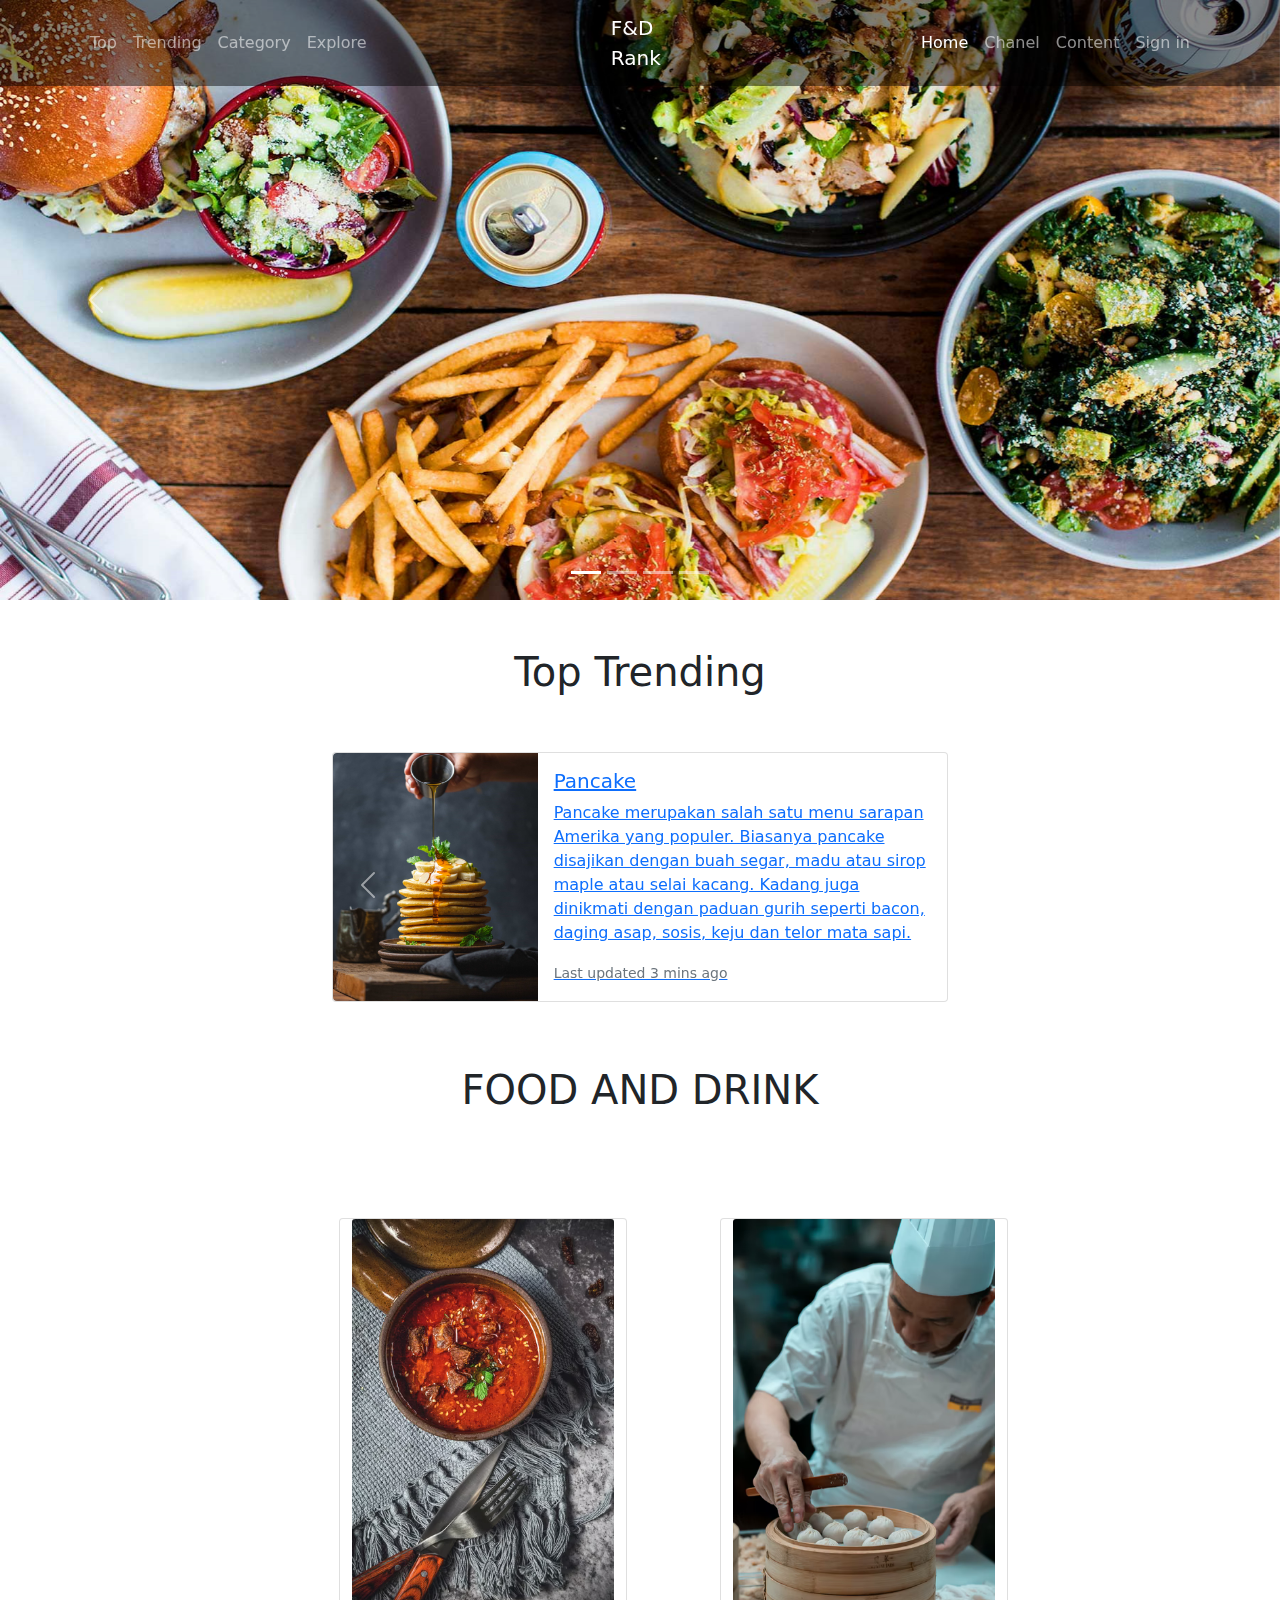
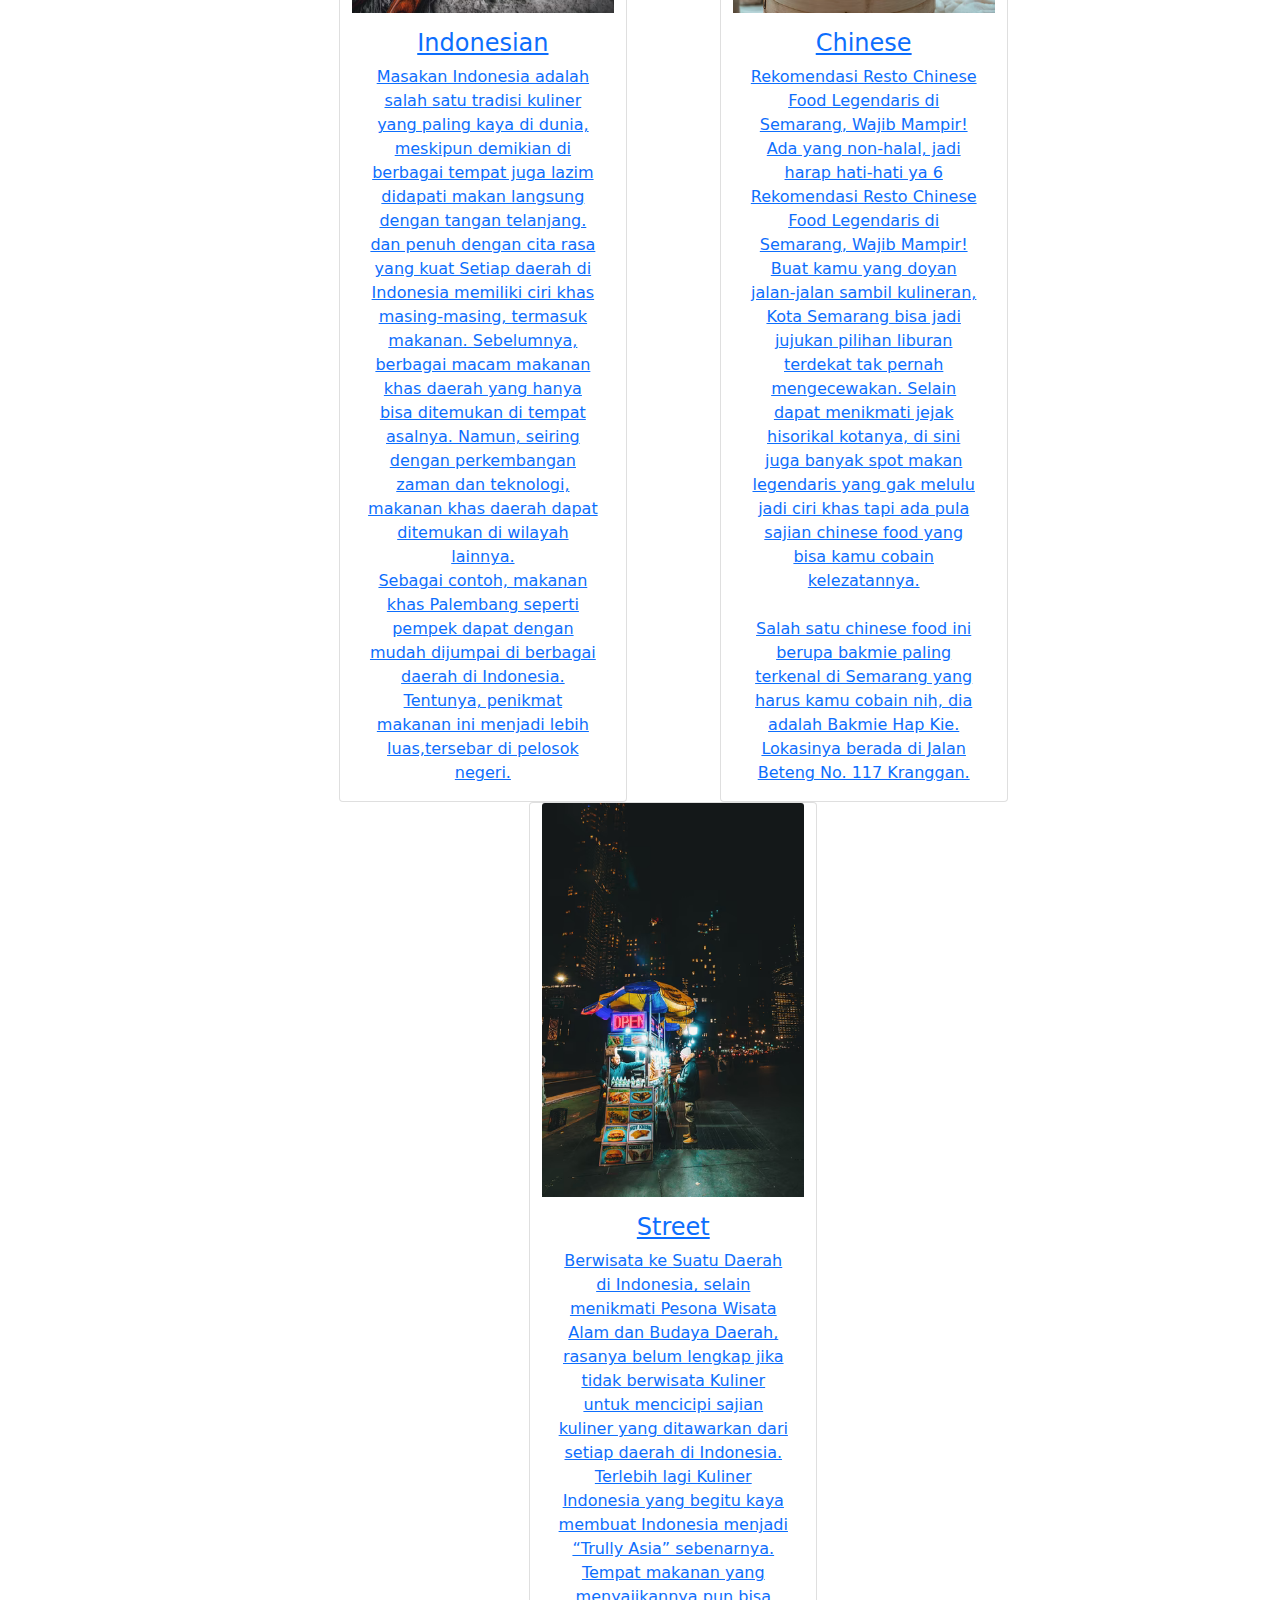
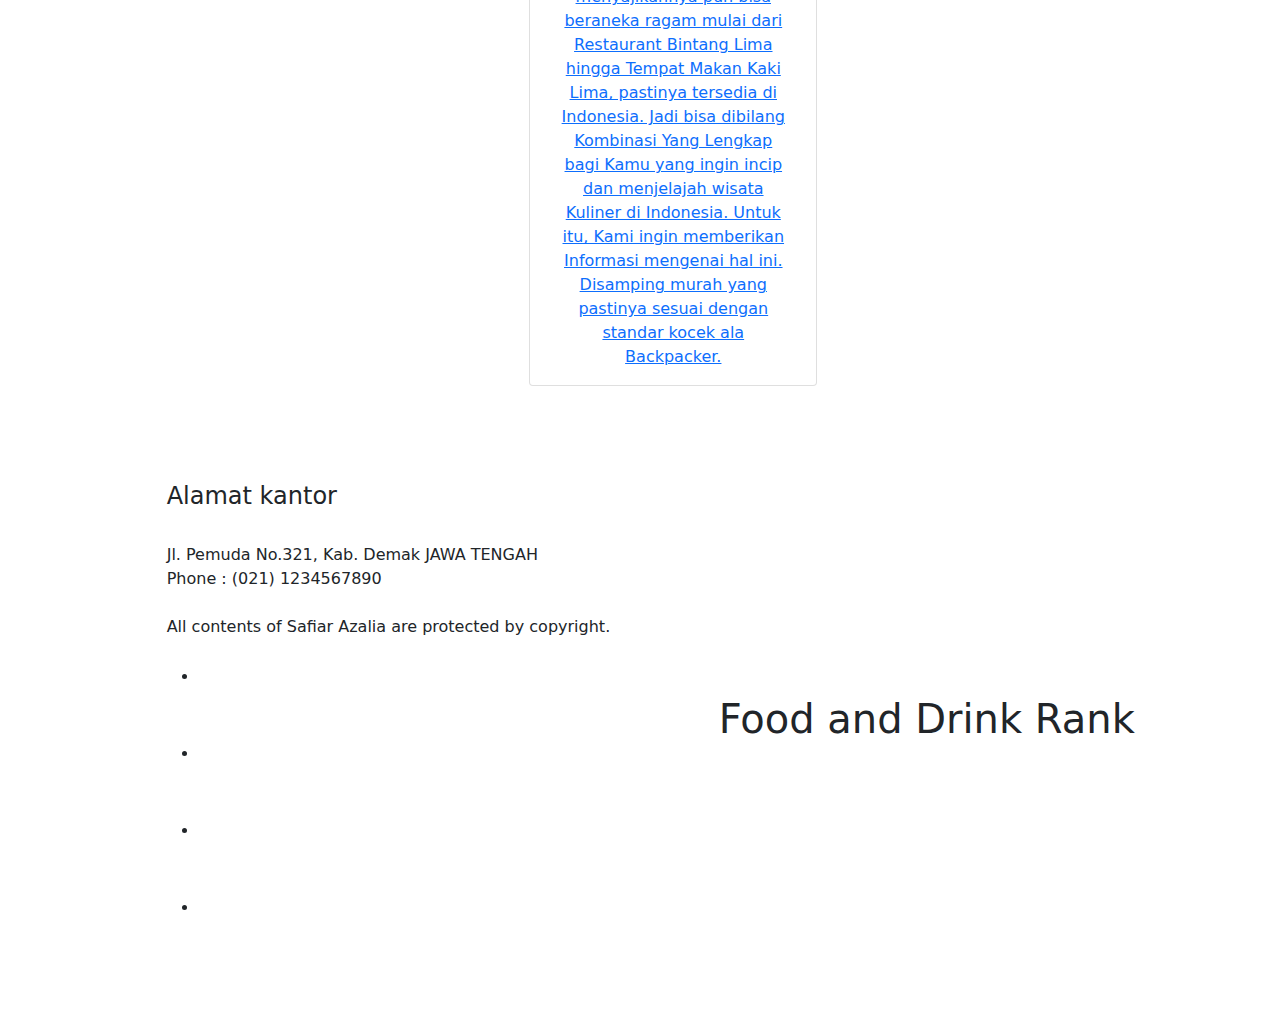
==== index.html @ 5a5e2deb "Add files via upload" ====
<!DOCTYPE html>
<html lang="en">
  <head>
    <!-- Required meta tags -->
    <meta charset="utf-8" />
    <meta name="viewport" content="width=device-width, initial-scale=1" />

    <!-- Bootstrap CSS -->
    <link rel="stylesheet" href="page/assets/bootstrap-5.1.3-dist/css/bootstrap.min.css" />

    <!-- my css -->
    <link rel="stylesheet" href="page/css/style-index.css" />

    <title>Tugas TA Web Saya</title>
  </head>
  <body>
    <!-- navbar -->
    <nav class="navbar fixed-top navbar-expand-lg navbar-dark" style="background-color: rgba(0, 0, 0, 0.459)">
      <div class="container">
        <div class="collapse navbar-collapse" id="navbarNav">
          <ul class="navbar-nav me-auto">
            <li class="nav-item">
              <a class="nav-link" data-bs-toggle="modal" data-bs-target="#staticBackdrop">Top</a>
              <!-- Button trigger modal -->
            </li>
            <li class="nav-item">
              <a class="nav-link" data-bs-toggle="modal" data-bs-target="#staticBackdrop">Trending</a>
            </li>
            <li class="nav-item">
              <a class="nav-link" data-bs-toggle="modal" data-bs-target="#staticBackdrop">Category</a>
            </li>
            <li class="nav-item">
              <a class="nav-link" data-bs-toggle="modal" data-bs-target="#staticBackdrop">Explore</a>
            </li>
          </ul>
        </div>
        <a class="navbar-brand" href="#"
          >F&D <br />
          Rank</a
        >
        <button class="navbar-toggler" type="button" data-bs-toggle="collapse" data-bs-target="#navbarNav" aria-controls="navbarNav" aria-expanded="false" aria-label="Toggle navigation">
          <span class="navbar-toggler-icon"></span>
        </button>
        <div class="collapse navbar-collapse" id="navbarNav">
          <ul class="navbar-nav ms-auto">
            <li class="nav-item">
              <a class="nav-link active" aria-current="page" href="#">Home</a>
            </li>
            <li class="nav-item">
              <a class="nav-link" data-bs-toggle="modal" data-bs-target="#staticBackdrop">Chanel</a>
            </li>
            <li class="nav-item">
              <a class="nav-link" target="_blank" href="page/content.html">Content</a>
            </li>
            <li class="nav-item">
              <a class="nav-link" href="page/sign-in.html">Sign in</a>
            </li>
          </ul>
        </div>
      </div>
    </nav>
    <!-- navbar end -->

    <!-- Modal -->
    <div class="modal fade" id="staticBackdrop" data-bs-backdrop="static" data-bs-keyboard="false" tabindex="-1" aria-labelledby="staticBackdropLabel" aria-hidden="true">
      <div class="modal-dialog">
        <div class="modal-content">
          <div class="modal-header">
            <h5 class="modal-title" id="staticBackdropLabel">Notifikasi</h5>
            <button type="button" class="btn-close" data-bs-dismiss="modal" aria-label="Close"></button>
          </div>
          <div class="modal-body">Maaf anda harus login terlebih dahulu.</div>
          <div class="modal-footer">
            <button type="button" class="btn btn-primary" data-bs-dismiss="modal">Paham</button>
          </div>
        </div>
      </div>
    </div>
    <!-- end modal -->

    <!-- slides -->
    <div id="carouselExampleCaptions" class="carousel slide" data-bs-ride="carousel">
      <div class="carousel-indicators">
        <button type="button" data-bs-target="#carouselExampleCaptions" data-bs-slide-to="0" class="active" aria-current="true" aria-label="Slide 1"></button>
        <button type="button" data-bs-target="#carouselExampleCaptions" data-bs-slide-to="1" aria-label="Slide 2"></button>
        <button type="button" data-bs-target="#carouselExampleCaptions" data-bs-slide-to="2" aria-label="Slide 3"></button>
        <button type="button" data-bs-target="#carouselExampleCaptions" data-bs-slide-to="3" aria-label="Slide 4"></button>
      </div>
      <div class="carousel-inner">
        <div class="carousel-item active">
          <img src="page/assets/images/header_slides/jumbotron-assets.jpg" class="d-block w-100" alt="..." />
        </div>
        <div class="carousel-item">
          <img src="page/assets/images/header_slides/jumbotron(2)-assets.png" class="d-block w-100" alt="..." />
        </div>
        <div class="carousel-item">
          <img src="page/assets/images/header_slides/jumbotron(3)-assets.jpg" class="d-block w-100" alt="..." />
        </div>
        <div class="carousel-item">
          <img src="page/assets/images/header_slides/jumbotron(show)-assets.jpg" class="d-block w-100" alt="..." />
        </div>
      </div>
      <button class="carousel-control-prev" type="button" data-bs-target="#carouselExampleCaptions" data-bs-slide="prev">
        <span class="carousel-control-prev-icon" aria-hidden="true"></span>
        <span class="visually-hidden">Previous</span>
      </button>
      <button class="carousel-control-next" type="button" data-bs-target="#carouselExampleCaptions" data-bs-slide="next">
        <span class="carousel-control-next-icon" aria-hidden="true"></span>
        <span class="visually-hidden">Next</span>
      </button>
    </div>
    <!-- slides end -->

    <!-- content top slides -->
    <div class="container col-lg-6" >
      <h1 class="text-center py-5">Top Trending</h1>
      <div class="row">
        <div id="carouselExampleIndicators" class="carousel slide" data-bs-ride="carousel">
          <div class="carousel-indicators">
            <button type="button" data-bs-target="#carouselExampleIndicators" data-bs-slide-to="0" class="active" aria-current="true" aria-label="Slide 1"></button>
            <button type="button" data-bs-target="#carouselExampleIndicators" data-bs-slide-to="1" aria-label="Slide 2"></button>
          </div>
          <div class="carousel-inner col align-items-center">
            <div class="carousel-item active">
              <a data-bs-toggle="modal" data-bs-target="#staticBackdrop" class="content-click">
                <div class="card mb-3" style="max-width: 650px">
                  <div class="row g-0">
                    <div class="col-md-4">
                      <img src="page/assets/images/content_slides/cardcontent4.jpg" class="img-fluid rounded-start" alt="..." />
                    </div>
                    <div class="col-md-8">
                      <div class="card-body">
                        <h5 class="card-title">Pancake</h5>
                        <p class="card-text">
                          Pancake merupakan salah satu menu sarapan Amerika yang populer. Biasanya pancake disajikan dengan buah segar, madu atau sirop maple atau selai kacang. Kadang juga dinikmati dengan paduan gurih seperti bacon, daging
                          asap, sosis, keju dan telor mata sapi.
                        </p>
                        <p class="card-text"><small class="text-muted">Last updated 3 mins ago</small></p>
                      </div>
                    </div>
                  </div>
                </div>
              </a>
            </div>
            <div class="carousel-item">
              <a data-bs-toggle="modal" data-bs-target="#staticBackdrop" class="content-click">
                <div class="card mb-3" style="max-width: 650px">
                  <div class="row g-0">
                    <div class="col-md-4">
                      <img src="page/assets/images/content_slides/cardcontent2.jpg" class="img-fluid rounded-start" alt="..." />
                    </div>
                    <div class="col-md-8">
                      <div class="card-body">
                        <h5 class="card-title">Dalgona coffee</h5>
                        <p class="card-text">
                          sempat viral beberapa waktu yang lalu. Es kopi kocok ini memang sempat menjadi tren terbaru yang menyaingi kepopuleran kopi latte. Meskipun dibuat dengan bahan-bahan sederhana, membuat kopi dalgona terbilang agak
                          sulit. Ada beberapa teknik yang sering digunakan orang dalam meracik es kopi kocok ini yaitu dengan mixer ataupun saringan.
                        </p>
                        <p class="card-text"><small class="text-muted">Last updated 3 mins ago</small></p>
                      </div>
                    </div>
                  </div>
                </div>
              </a>
            </div>
          </div>
          <button class="carousel-control-prev" type="button" data-bs-target="#carouselExampleIndicators" data-bs-slide="prev">
            <span class="carousel-control-prev-icon" aria-hidden="true"></span>
            <span class="visually-hidden">Previous</span>
          </button>
          <button class="carousel-control-next" type="button" data-bs-target="#carouselExampleIndicators" data-bs-slide="next">
            <span class="carousel-control-next-icon" aria-hidden="true"></span>
            <span class="visually-hidden">Next</span>
          </button>
        </div>
      </div>
      <h1 class="text-center py-5">FOOD AND DRINK</h1>
    </div>
    <!-- end of content top slides -->

    <!-- card contents -->
    <div class="container">
    <div class="row justify-content-center py-5 text-center" style="max-width: 99.8%">
      <div class="card col-lg-1 offset-1" style="width: 18rem">
        <a data-bs-toggle="modal" data-bs-target="#staticBackdrop" class="content-click">
          <img src="page/assets/images/card_content/Indonesian.png" class="card-img-top" alt="..." />
          <div class="card-body">
            <h4>Indonesian</h4>
            <p class="card-text signika">
              Masakan Indonesia adalah salah satu tradisi kuliner yang paling kaya di dunia, meskipun demikian di berbagai tempat juga lazim didapati makan langsung dengan tangan telanjang. dan penuh dengan cita rasa yang kuat Setiap daerah
              di Indonesia memiliki ciri khas masing-masing, termasuk makanan. Sebelumnya, berbagai macam makanan khas daerah yang hanya bisa ditemukan di tempat asalnya. Namun, seiring dengan perkembangan zaman dan teknologi, makanan khas
              daerah dapat ditemukan di wilayah lainnya. <br />
              Sebagai contoh, makanan khas Palembang seperti pempek dapat dengan mudah dijumpai di berbagai daerah di Indonesia. Tentunya, penikmat makanan ini menjadi lebih luas,tersebar di pelosok negeri.
            </p>
          </div>
        </a>
      </div>
      <div class="card col-lg-2 offset-1" style="width: 18rem">
        <a data-bs-toggle="modal" data-bs-target="#staticBackdrop" class="content-click">
          <img src="page/assets/images/card_content/chinese.png" class="card-img-top" alt="..." />
          <div class="card-body">
            <h4>Chinese</h4>
            <p class="card-text signika">
              Rekomendasi Resto Chinese Food Legendaris di Semarang, Wajib Mampir! Ada yang non-halal, jadi harap hati-hati ya 6 Rekomendasi Resto Chinese Food Legendaris di Semarang, Wajib Mampir! Buat kamu yang doyan jalan-jalan sambil
              kulineran, Kota Semarang bisa jadi jujukan pilihan liburan terdekat tak pernah mengecewakan. Selain dapat menikmati jejak hisorikal kotanya, di sini juga banyak spot makan legendaris yang gak melulu jadi ciri khas tapi ada
              pula sajian chinese food yang bisa kamu cobain kelezatannya.
              <br /><br />
              Salah satu chinese food ini berupa bakmie paling terkenal di Semarang yang harus kamu cobain nih, dia adalah Bakmie Hap Kie. Lokasinya berada di Jalan Beteng No. 117 Kranggan.
            </p>
          </div>
        </a>
      </div>
      <div class="card col-lg-3 offset-1" style="width: 18rem">
        <a data-bs-toggle="modal" data-bs-target="#staticBackdrop" class="content-click">
          <img src="page/assets/images/card_content/Street.png" class="card-img-top" alt="..." />
          <div class="card-body">
            <h4>Street</h4>
            <p class="card-text signika">
              Berwisata ke Suatu Daerah di Indonesia, selain menikmati Pesona Wisata Alam dan Budaya Daerah, rasanya belum lengkap jika tidak berwisata Kuliner untuk mencicipi sajian kuliner yang ditawarkan dari setiap daerah di Indonesia.
              Terlebih lagi Kuliner Indonesia yang begitu kaya membuat Indonesia menjadi “Trully Asia” sebenarnya.<br />
              Tempat makanan yang menyajikannya pun bisa beraneka ragam mulai dari Restaurant Bintang Lima hingga Tempat Makan Kaki Lima, pastinya tersedia di Indonesia. Jadi bisa dibilang Kombinasi Yang Lengkap bagi Kamu yang ingin incip
              dan menjelajah wisata Kuliner di Indonesia. Untuk itu, Kami ingin memberikan Informasi mengenai hal ini. Disamping murah yang pastinya sesuai dengan standar kocek ala Backpacker.
            </p>
          </div>
        </a>
      </div>
    </div>
  </div>
    <!-- end of card content -->

    <!-- Footer -->
    <footer>
      <div class="row align-items-center py-5 offset-1" style="max-width: 90%">
        <div class="col ms-5 signika">
          <h4>Alamat kantor</h4>
          <br />Jl. Pemuda No.321, Kab. Demak JAWA TENGAH<br />Phone : (021) 1234567890 <br /><br />
          All contents of Safiar Azalia are protected by copyright.
          <div class="sosmed">
            <ul>
              <li>
                <a target="_blank" href="https://www.facebook.com/"><img src="page/assets/images/ico/icon-fb.png" alt="" /></a>
              </li>
              <li>
                <a target="_blank" href="https://www.instagram.com/"><img src="page/assets/images/ico/icon-instagram.png" alt="" /></a>
              </li>
              <li>
                <a target="_blank" href="https://www.twitter.com/"><img src="page/assets/images/ico/icon-twitter.png" alt="" /></a>
              </li>
              <li>
                <a target="_blank" href="https://www.youtube.com/"><img src="page/assets/images/ico/icon-youtube.png" alt="" /></a>
              </li>
            </ul>
          </div>
        </div>
        <div class="col">
          <h1>Food and Drink Rank</h1>
        </div>
      </div>
    </footer>
    <!-- end footer -->

    <script src="page/assets/bootstrap-5.1.3-dist/js/bootstrap.bundle.min.js"></script>
  </body>
</html>
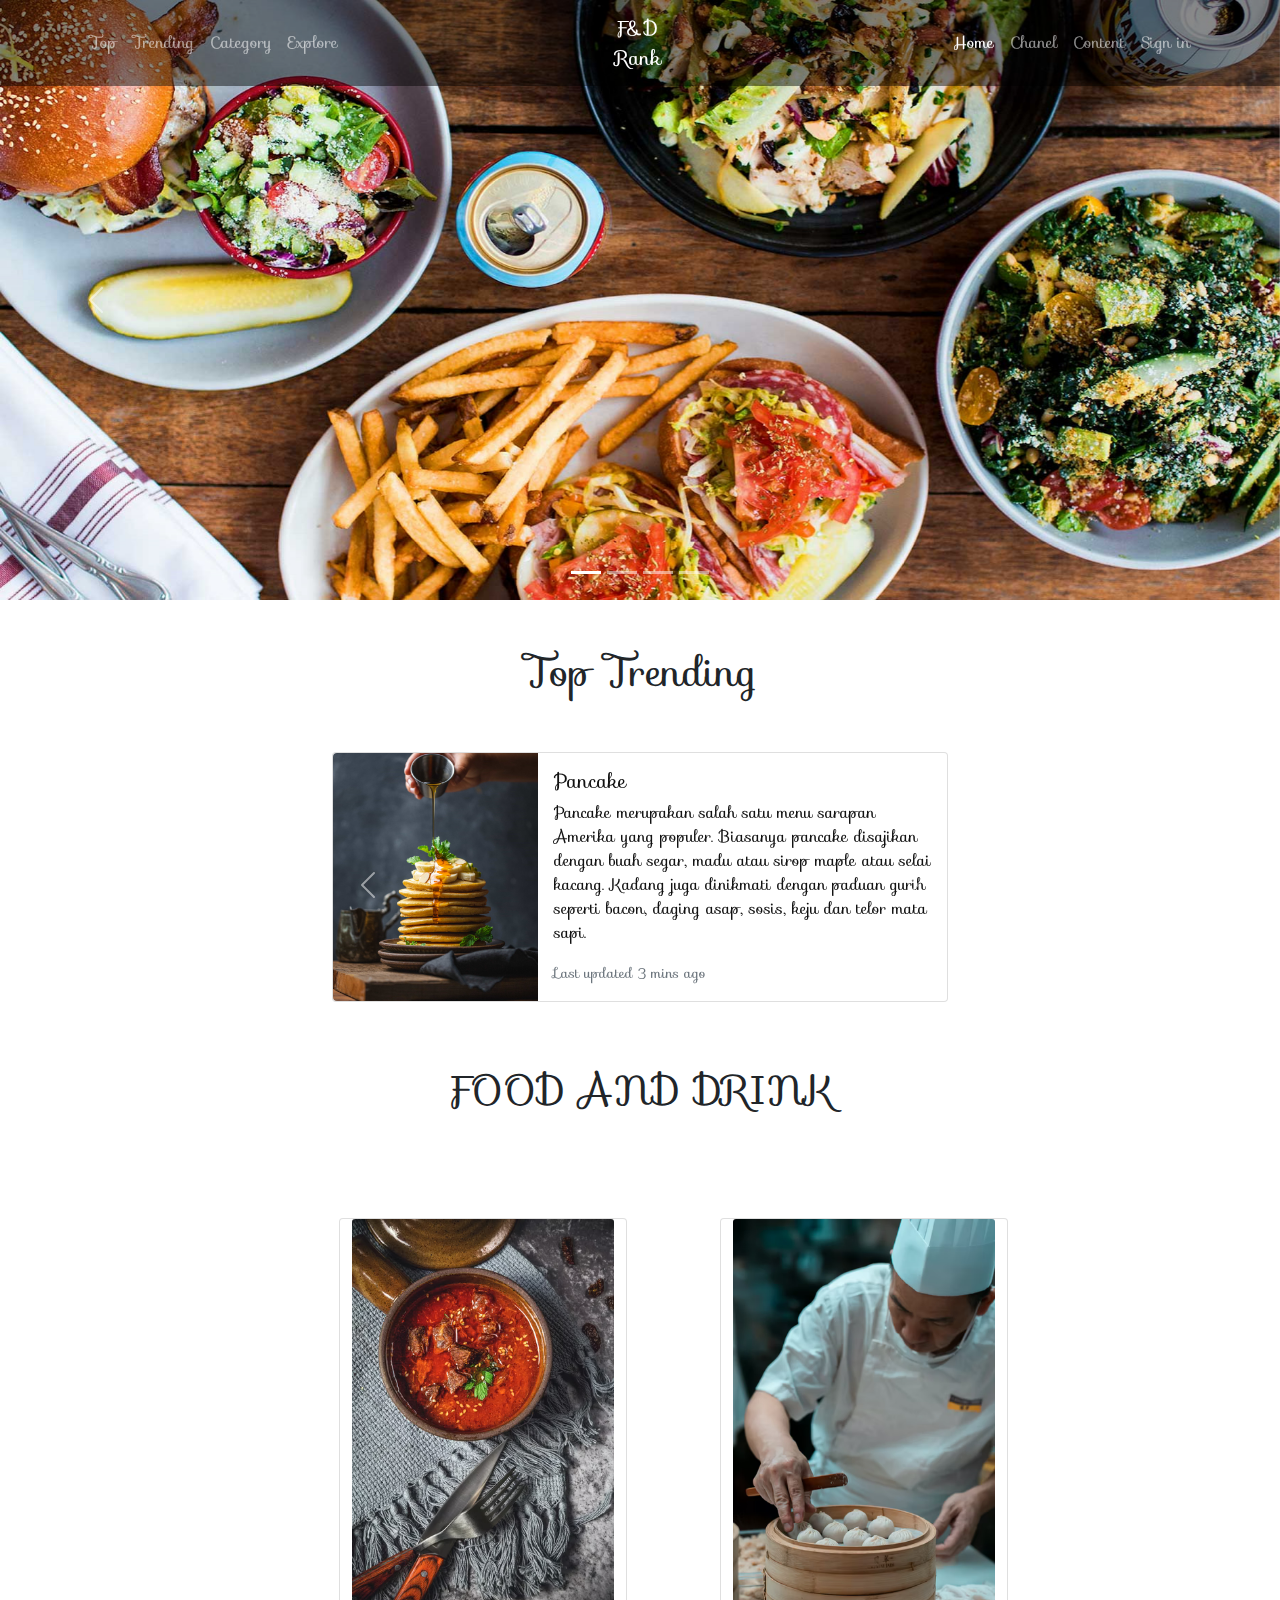
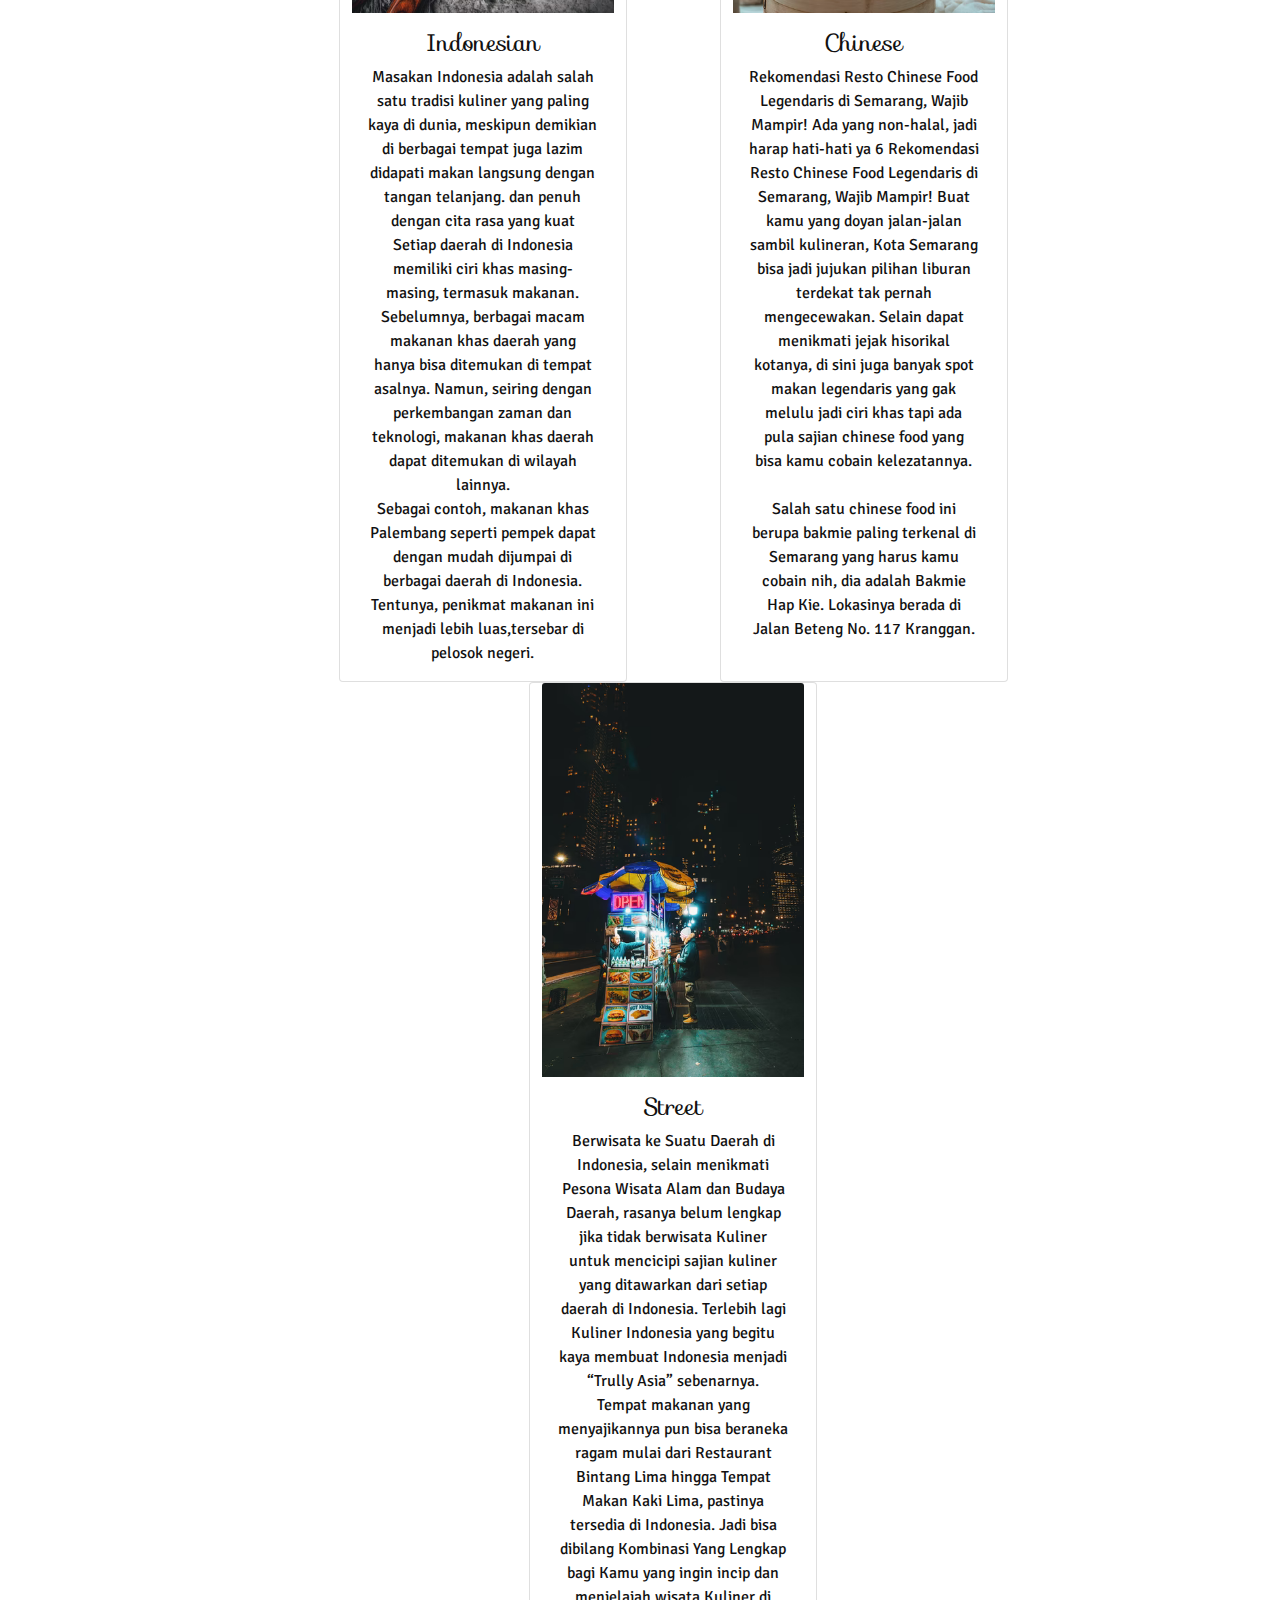
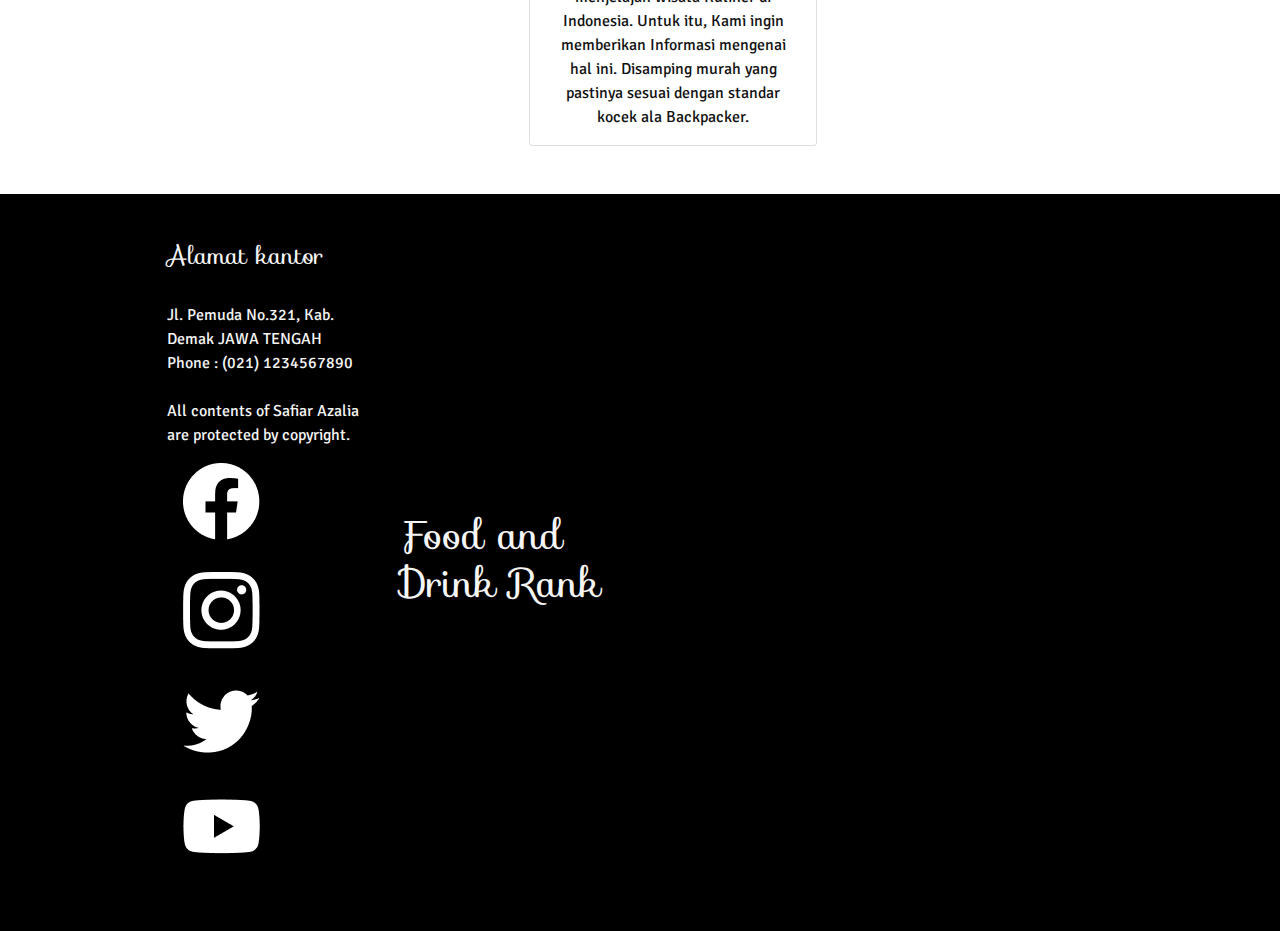
==== commit cd5f648c: "first  commit" ====
--- a/index.html
+++ b/index.html
@@ -230,7 +230,7 @@
 
     <!-- Footer -->
     <footer>
-      <div class="row align-items-center py-5 offset-1" style="max-width: 90%">
+      <div class="row align-items-center py-5 offset-1" style="max-width: 40%">
         <div class="col ms-5 signika">
           <h4>Alamat kantor</h4>
           <br />Jl. Pemuda No.321, Kab. Demak JAWA TENGAH<br />Phone : (021) 1234567890 <br /><br />
--- a/page/css/style-index.css
+++ b/page/css/style-index.css
@@ -0,0 +1,49 @@
+@font-face {
+  font-family: Sofia;
+  src: url("../assets/font/Sofia/Sofia-Regular.ttf") format("truetype");
+}
+
+@font-face {
+  font-family: Signika;
+  src: url("../assets/font/Signika/static/Signika-Regular.ttf") format("truetype");
+}
+
+* {
+  font-family: "Sofia";
+}
+
+.content-click {
+  text-decoration: none;
+  color: #111111;
+}
+
+.signika {
+  font-family: "Signika";
+}
+
+footer {
+  background-color: black;
+  color: whitesmoke;
+}
+
+ul {
+  list-style-type: none;
+  margin: 0;
+  padding: 0;
+  overflow: hidden;
+}
+
+li {
+  float: left;
+}
+
+li a {
+  display: block;
+  text-align: center;
+  padding: 16px;
+  text-decoration: none;
+}
+
+li a:hover {
+  background-color: #111111;
+}
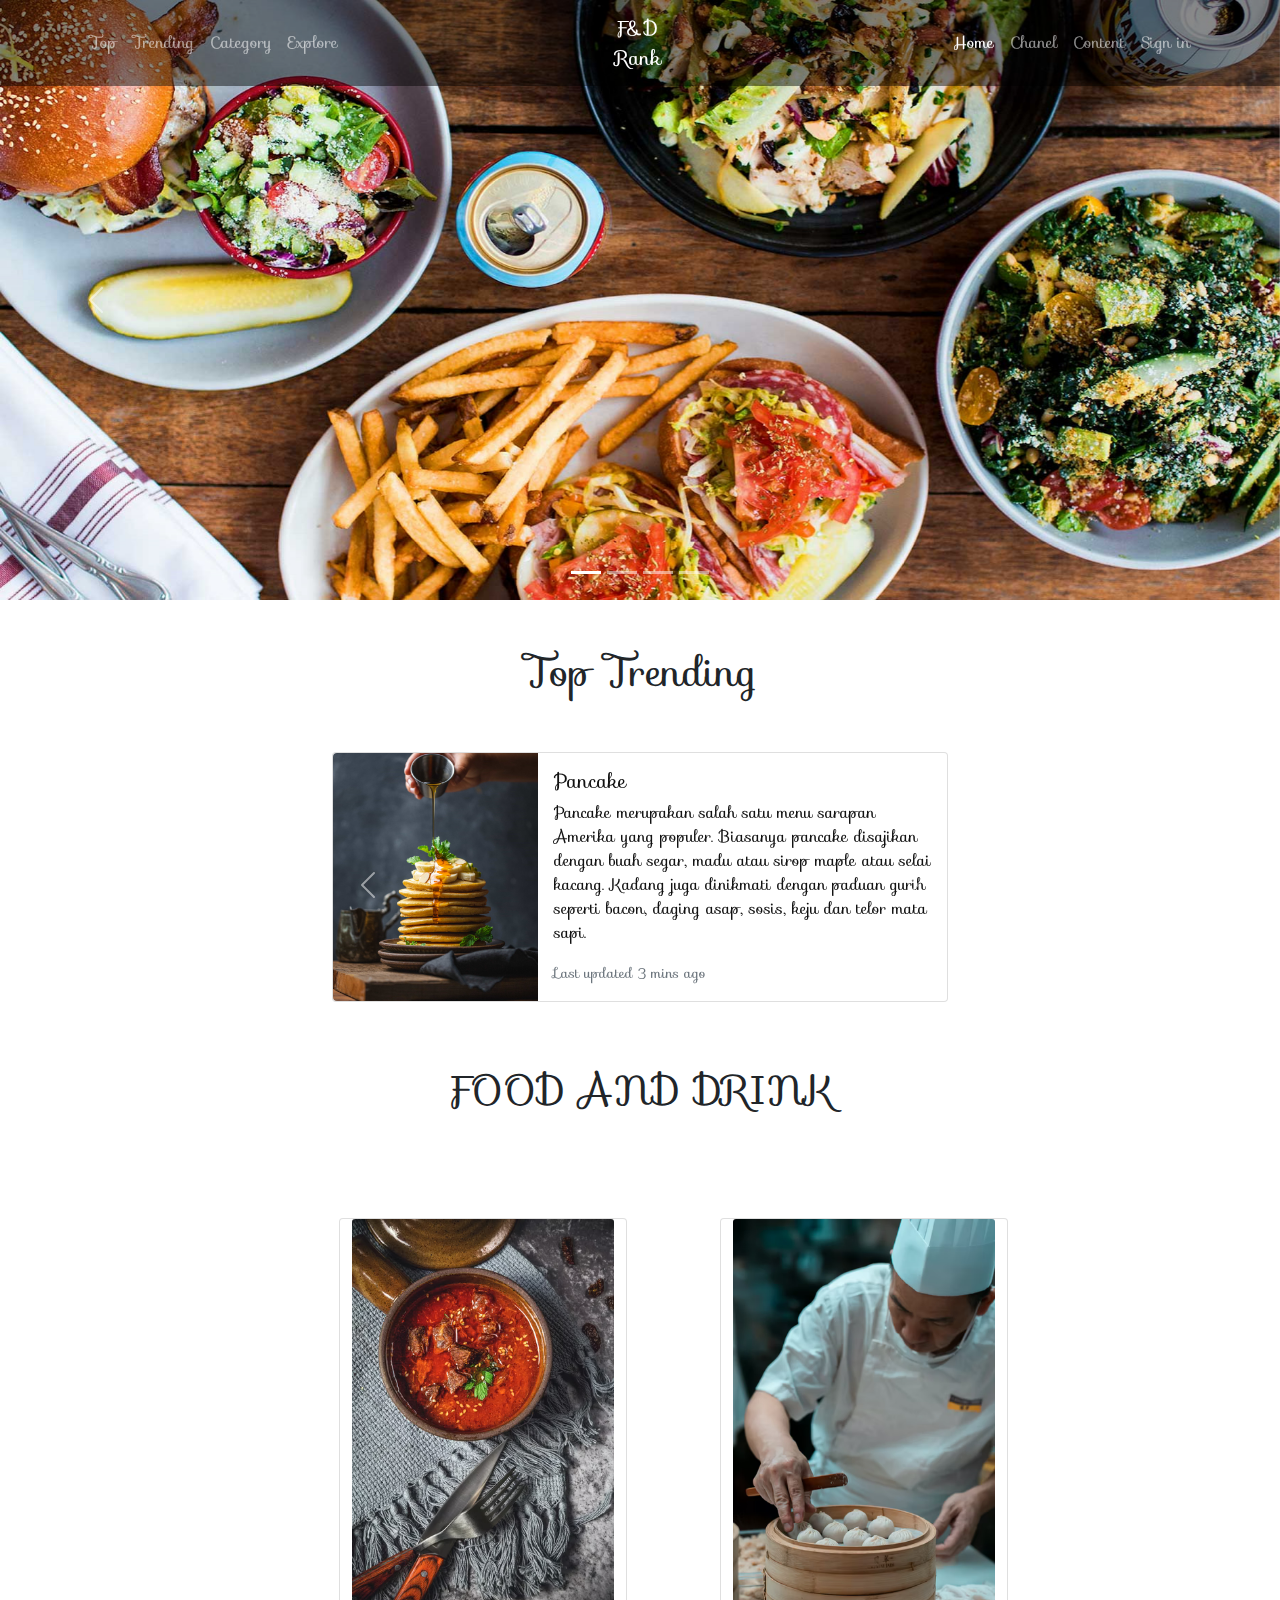
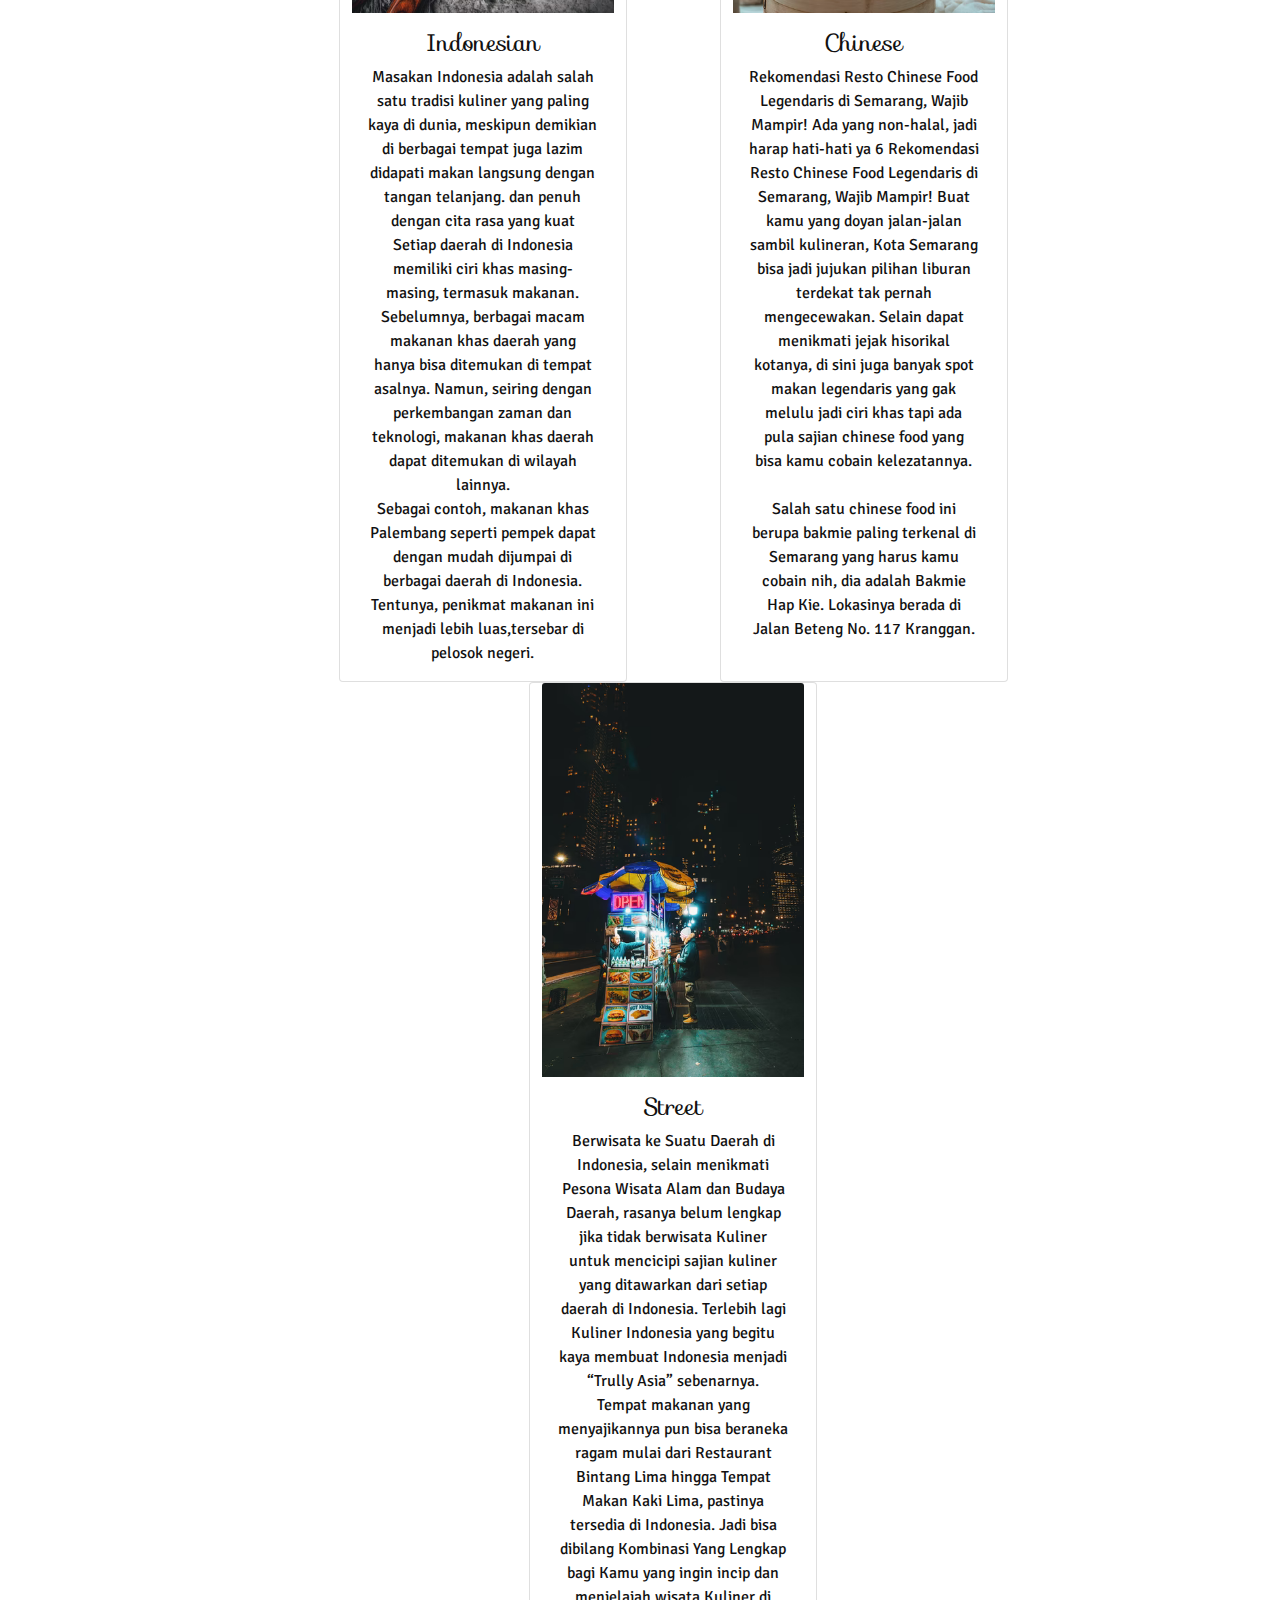
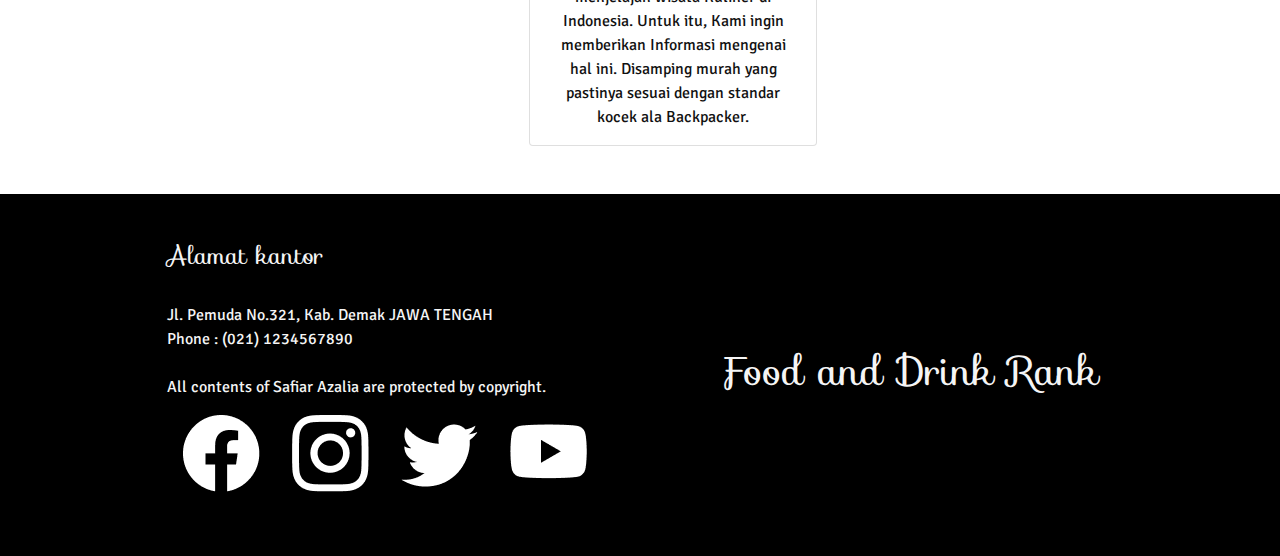
==== commit b78e8d1a: "Update index.html" ====
--- a/index.html
+++ b/index.html
@@ -230,7 +230,7 @@
 
     <!-- Footer -->
     <footer>
-      <div class="row align-items-center py-5 offset-1" style="max-width: 40%">
+      <div class="row align-items-center py-5 offset-1" style="max-width: 90%">
         <div class="col ms-5 signika">
           <h4>Alamat kantor</h4>
           <br />Jl. Pemuda No.321, Kab. Demak JAWA TENGAH<br />Phone : (021) 1234567890 <br /><br />
